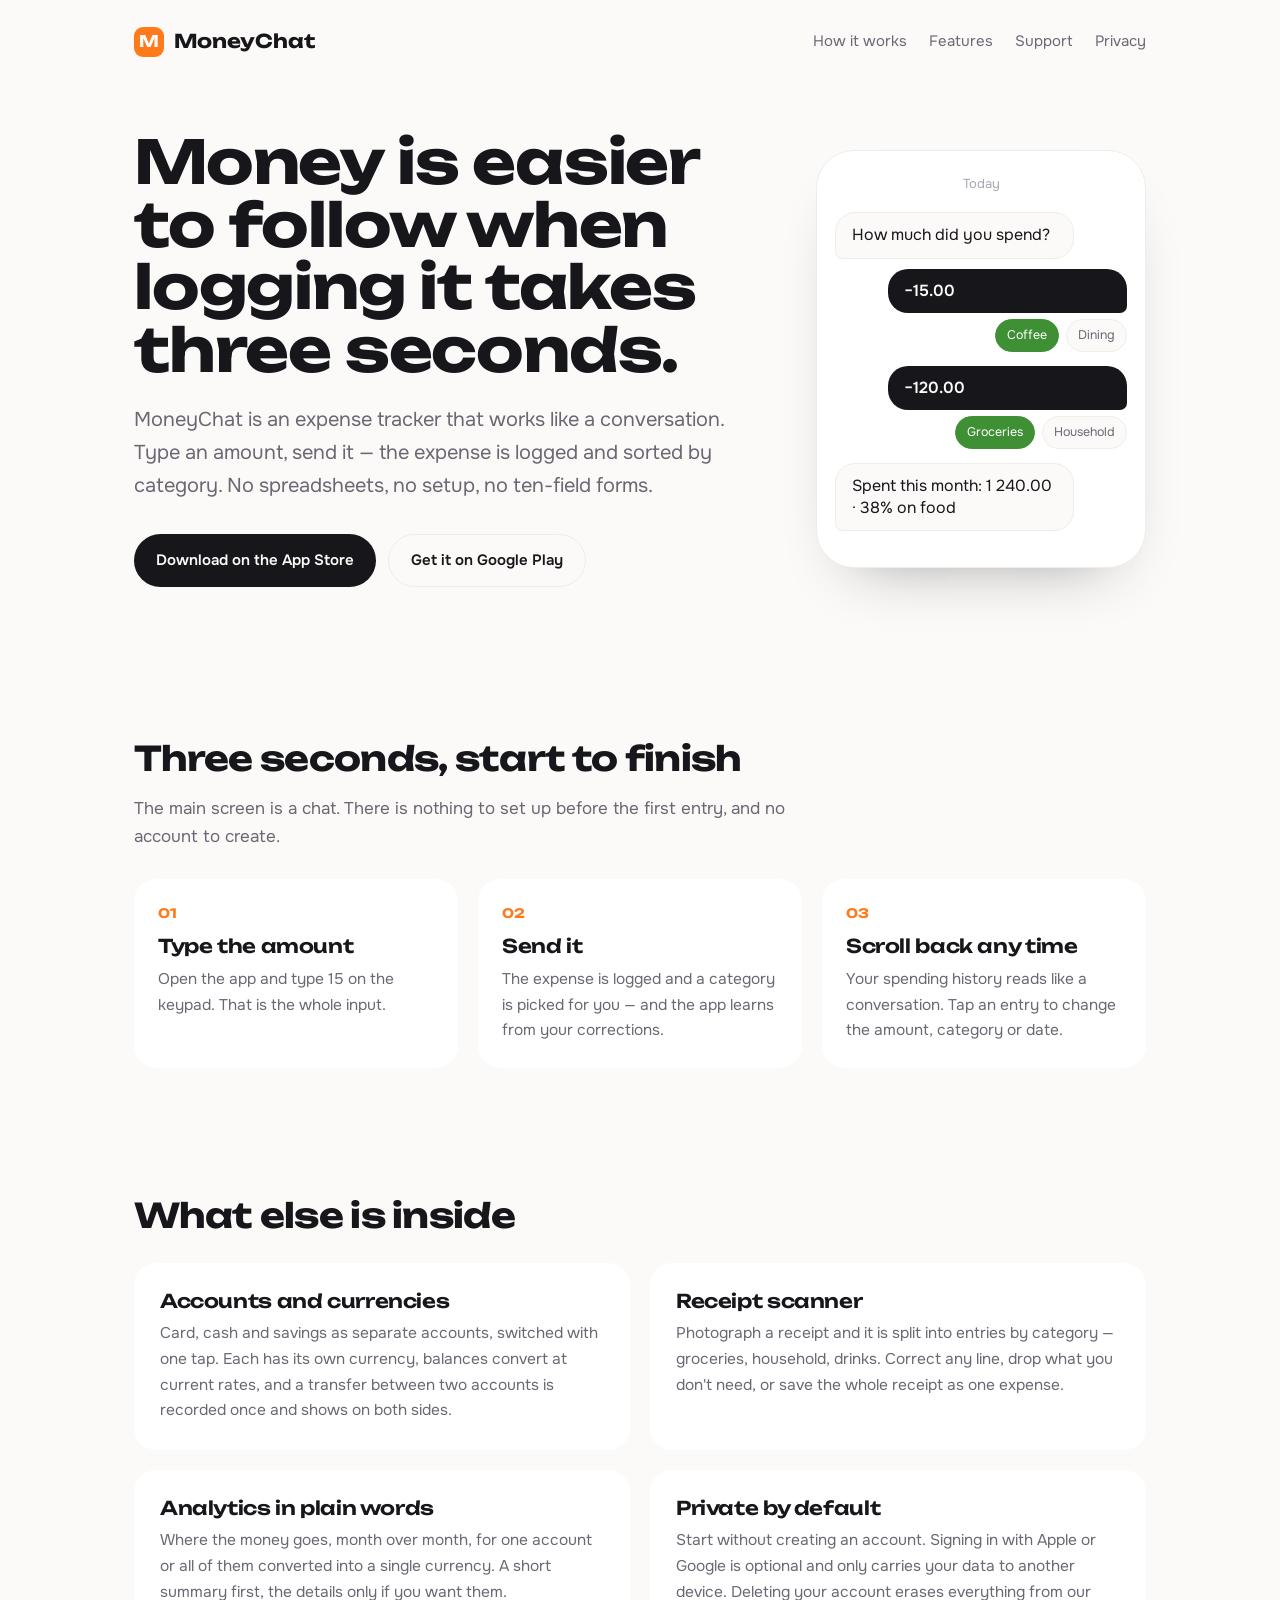
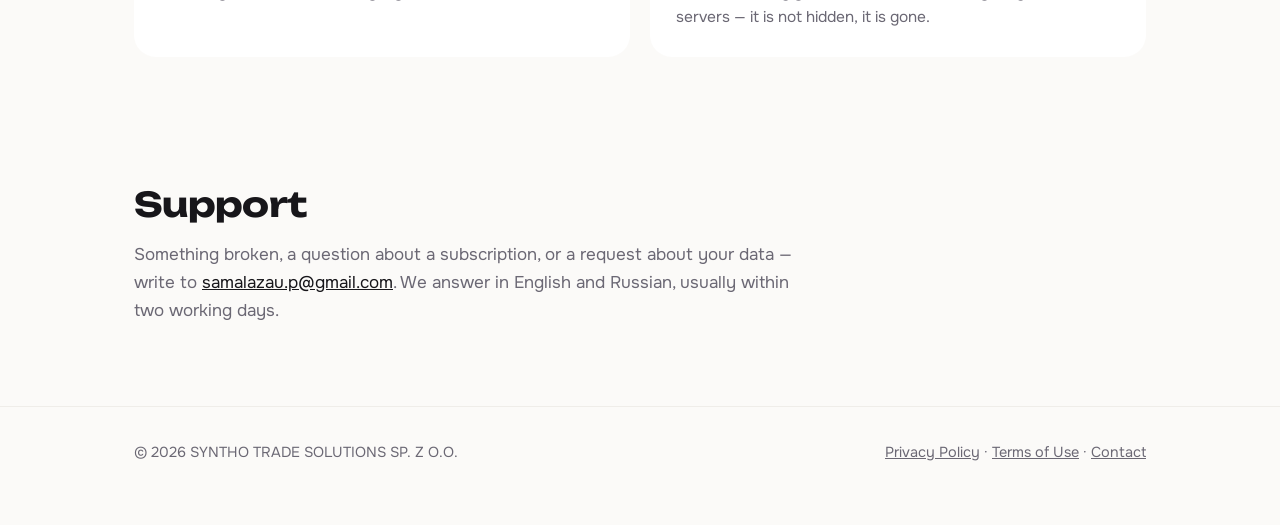
==== index.html @ 6c254667 "Сайт moneychat.pro: лендинг, политика конфиденциальности и условия Политика на Tilda перестала откры" ====
<!doctype html>
<html lang="en">
<head>
<meta charset="utf-8">
<meta name="viewport" content="width=device-width,initial-scale=1">
<title>MoneyChat — expense tracking that reads like a chat</title>
<meta name="description" content="MoneyChat is an expense tracker that works like a conversation: type an amount, send it, and it is logged and sorted by category. Accounts in any currency, receipt scanning, clear analytics.">
<meta property="og:title" content="MoneyChat — expense tracking that reads like a chat">
<meta property="og:description" content="Type an amount, send it, done. The category is picked for you.">
<meta property="og:type" content="website">
<link rel="stylesheet" href="https://fonts.googleapis.com/css2?family=Unbounded:wght@600;700&family=Onest:wght@400;500;600&display=swap">
<link rel="stylesheet" href="/styles.css">
</head>
<body>
<div class="wrap">
  <header class="site">
    <a class="logo" href="/"><span class="mark">M</span> MoneyChat</a>
    <nav>
      <a href="#how">How it works</a>
      <a href="#features">Features</a>
      <a href="#support">Support</a>
      <a href="/privacy/">Privacy</a>
    </nav>
  </header>

  <div class="hero">
    <div>
      <h1>Money is easier to follow when logging it takes three seconds.</h1>
      <p class="lede">MoneyChat is an expense tracker that works like a conversation. Type an amount, send it — the expense is logged and sorted by category. No spreadsheets, no setup, no ten-field forms.</p>
      <div class="stores">
        <a class="store" href="https://apps.apple.com/app/id6743059282">Download on the App Store</a>
        <a class="store ghost" href="https://play.google.com/store/apps/details?id=pro.moneychat.app">Get it on Google Play</a>
      </div>
    </div>

    <div class="phone" aria-hidden="true">
      <div class="day">Today</div>
      <div class="bubble them">How much did you spend?</div>
      <div class="bubble me">−15.00</div>
      <div class="tagrow"><span class="tag on">Coffee</span><span class="tag">Dining</span></div>
      <div class="bubble me">−120.00</div>
      <div class="tagrow"><span class="tag on">Groceries</span><span class="tag">Household</span></div>
      <div class="bubble them">Spent this month: 1 240.00 · 38% on food</div>
    </div>
  </div>

  <section id="how">
    <h2>Three seconds, start to finish</h2>
    <p class="quiet">The main screen is a chat. There is nothing to set up before the first entry, and no account to create.</p>
    <div class="steps">
      <div class="step"><div class="n">01</div><h3>Type the amount</h3><p>Open the app and type 15 on the keypad. That is the whole input.</p></div>
      <div class="step"><div class="n">02</div><h3>Send it</h3><p>The expense is logged and a category is picked for you — and the app learns from your corrections.</p></div>
      <div class="step"><div class="n">03</div><h3>Scroll back any time</h3><p>Your spending history reads like a conversation. Tap an entry to change the amount, category or date.</p></div>
    </div>
  </section>

  <section id="features">
    <h2>What else is inside</h2>
    <div class="cards">
      <div class="card">
        <h3>Accounts and currencies</h3>
        <p>Card, cash and savings as separate accounts, switched with one tap. Each has its own currency, balances convert at current rates, and a transfer between two accounts is recorded once and shows on both sides.</p>
      </div>
      <div class="card">
        <h3>Receipt scanner</h3>
        <p>Photograph a receipt and it is split into entries by category — groceries, household, drinks. Correct any line, drop what you don't need, or save the whole receipt as one expense.</p>
      </div>
      <div class="card">
        <h3>Analytics in plain words</h3>
        <p>Where the money goes, month over month, for one account or all of them converted into a single currency. A short summary first, the details only if you want them.</p>
      </div>
      <div class="card">
        <h3>Private by default</h3>
        <p>Start without creating an account. Signing in with Apple or Google is optional and only carries your data to another device. Deleting your account erases everything from our servers — it is not hidden, it is gone.</p>
      </div>
    </div>
  </section>

  <section id="support">
    <h2>Support</h2>
    <p class="quiet">Something broken, a question about a subscription, or a request about your data — write to <a href="mailto:samalazau.p@gmail.com">samalazau.p@gmail.com</a>. We answer in English and Russian, usually within two working days.</p>
  </section>
</div>

<footer class="site">
  <div class="wrap row">
    <div>© 2026 SYNTHO TRADE SOLUTIONS SP. Z O.O.</div>
    <div><a href="/privacy/">Privacy Policy</a> · <a href="/terms/">Terms of Use</a> · <a href="mailto:samalazau.p@gmail.com">Contact</a></div>
  </div>
</footer>
</body>
</html>
---- styles.css ----
/* Оформление повторяет приложение: та же палитра, та же пара шрифтов. */
:root{
  --ground:#FBFAF8; --surface:#FFFFFF; --ink:#17161A; --ink-2:#6B6874; --ink-3:#A9A5B2;
  --line:#EFEDE9; --accent:#3F8F35; --brand:#FF7A1A;
  --radius:22px;
}
@media (prefers-color-scheme: dark){
  :root{
    --ground:#121215; --surface:#1C1B20; --ink:#F4F2F7; --ink-2:#B6B2BE; --ink-3:#6E6A78;
    --line:#2A2830; --accent:#7BD16A; --brand:#FF8A3A;
  }
}
*{box-sizing:border-box}
html{scroll-behavior:smooth}
body{
  margin:0; background:var(--ground); color:var(--ink);
  font:17px/1.65 Onest,system-ui,-apple-system,"Segoe UI",sans-serif;
  -webkit-font-smoothing:antialiased;
}
.wrap{max-width:1060px;margin:0 auto;padding:0 24px}
.narrow{max-width:720px}
a{color:var(--ink)}
h1,h2,h3{font-family:Unbounded,system-ui,sans-serif;letter-spacing:-.02em;text-wrap:balance;margin:0}
h1{font-size:clamp(34px,6vw,60px);line-height:1.04;font-weight:700}
h2{font-size:clamp(24px,3.4vw,34px);line-height:1.15;font-weight:700;margin:0 0 16px}
h3{font-size:19px;line-height:1.3;font-weight:600;margin:0 0 8px}

header.site{display:flex;align-items:center;justify-content:space-between;padding:26px 0}
.logo{display:flex;align-items:center;gap:10px;font-family:Unbounded,sans-serif;font-weight:700;font-size:19px;text-decoration:none}
.mark{width:30px;height:30px;border-radius:9px;background:var(--brand);display:grid;place-items:center;color:#fff;font-size:16px;font-weight:700}
header.site nav{display:flex;gap:22px;font-size:15px}
header.site nav a{color:var(--ink-2);text-decoration:none}
header.site nav a:hover{color:var(--ink)}

.hero{display:grid;grid-template-columns:minmax(0,1fr) 330px;gap:64px;align-items:center;padding:48px 0 88px}
.hero p.lede{font-size:20px;color:var(--ink-2);max-width:46ch;margin:22px 0 32px}
.stores{display:flex;gap:12px;flex-wrap:wrap}
.store{display:inline-flex;align-items:center;gap:10px;padding:13px 22px;border-radius:999px;
  background:var(--ink);color:var(--ground);text-decoration:none;font-weight:600;font-size:15px}
.store.ghost{background:transparent;color:var(--ink);border:1px solid var(--line)}
.store:hover{opacity:.88}

/* Телефон в герое — не картинка, а разметка: чёткий на любом экране */
.phone{background:var(--surface);border:1px solid var(--line);border-radius:38px;padding:22px 18px 26px;
  box-shadow:0 30px 60px -40px rgba(23,22,26,.45)}
.phone .day{text-align:center;font-size:13px;color:var(--ink-3);margin-bottom:18px}
.bubble{max-width:82%;padding:11px 16px;border-radius:20px;margin:0 0 10px;font-size:16px;line-height:1.4}
.bubble.them{background:var(--ground);border:1px solid var(--line);border-bottom-left-radius:7px}
.bubble.me{background:var(--ink);color:var(--ground);margin-left:auto;border-bottom-right-radius:7px;font-weight:600}
.tagrow{display:flex;gap:7px;justify-content:flex-end;margin:-4px 0 14px}
.tag{font-size:12.5px;padding:5px 11px;border-radius:999px;background:var(--ground);border:1px solid var(--line);color:var(--ink-2)}
.tag.on{background:var(--accent);border-color:var(--accent);color:#fff}

section{padding:64px 0}
.steps{display:grid;grid-template-columns:repeat(3,1fr);gap:20px;margin-top:28px}
.step{background:var(--surface);border-radius:var(--radius);padding:24px}
.step .n{font-family:Unbounded,sans-serif;font-size:13px;color:var(--brand);font-weight:700;margin-bottom:10px}
.step p{margin:0;color:var(--ink-2);font-size:15.5px}
.cards{display:grid;grid-template-columns:repeat(2,1fr);gap:20px;margin-top:28px}
.card{background:var(--surface);border-radius:var(--radius);padding:26px}
.card p{margin:0;color:var(--ink-2);font-size:15.5px}

.quiet{color:var(--ink-2);max-width:62ch}
footer.site{border-top:1px solid var(--line);padding:34px 0 60px;color:var(--ink-2);font-size:14.5px}
footer.site .row{display:flex;justify-content:space-between;gap:24px;flex-wrap:wrap}
footer.site a{color:var(--ink-2)}

/* Правовые страницы */
.doc{padding:28px 0 80px}
.doc h1{font-size:clamp(28px,4vw,40px);margin-bottom:10px}
.doc .updated{color:var(--ink-3);font-size:14.5px;margin:0 0 36px}
.doc h2{font-size:21px;margin:38px 0 12px}
.doc p,.doc li{color:var(--ink-2);font-size:16.5px}
.doc li{margin-bottom:7px}
.doc strong{color:var(--ink)}
.doc table{width:100%;border-collapse:collapse;margin:16px 0;font-size:15.5px}
.doc td{border-top:1px solid var(--line);padding:11px 10px 11px 0;color:var(--ink-2);vertical-align:top}
.doc td:first-child{color:var(--ink);font-weight:600;width:38%}
.back{display:inline-block;margin-bottom:26px;color:var(--ink-2);text-decoration:none;font-size:15px}

@media (max-width:900px){
  .hero{grid-template-columns:minmax(0,1fr);gap:40px;padding:28px 0 60px}
  .phone{max-width:330px}
  .steps,.cards{grid-template-columns:minmax(0,1fr)}
  header.site nav{display:none}
}
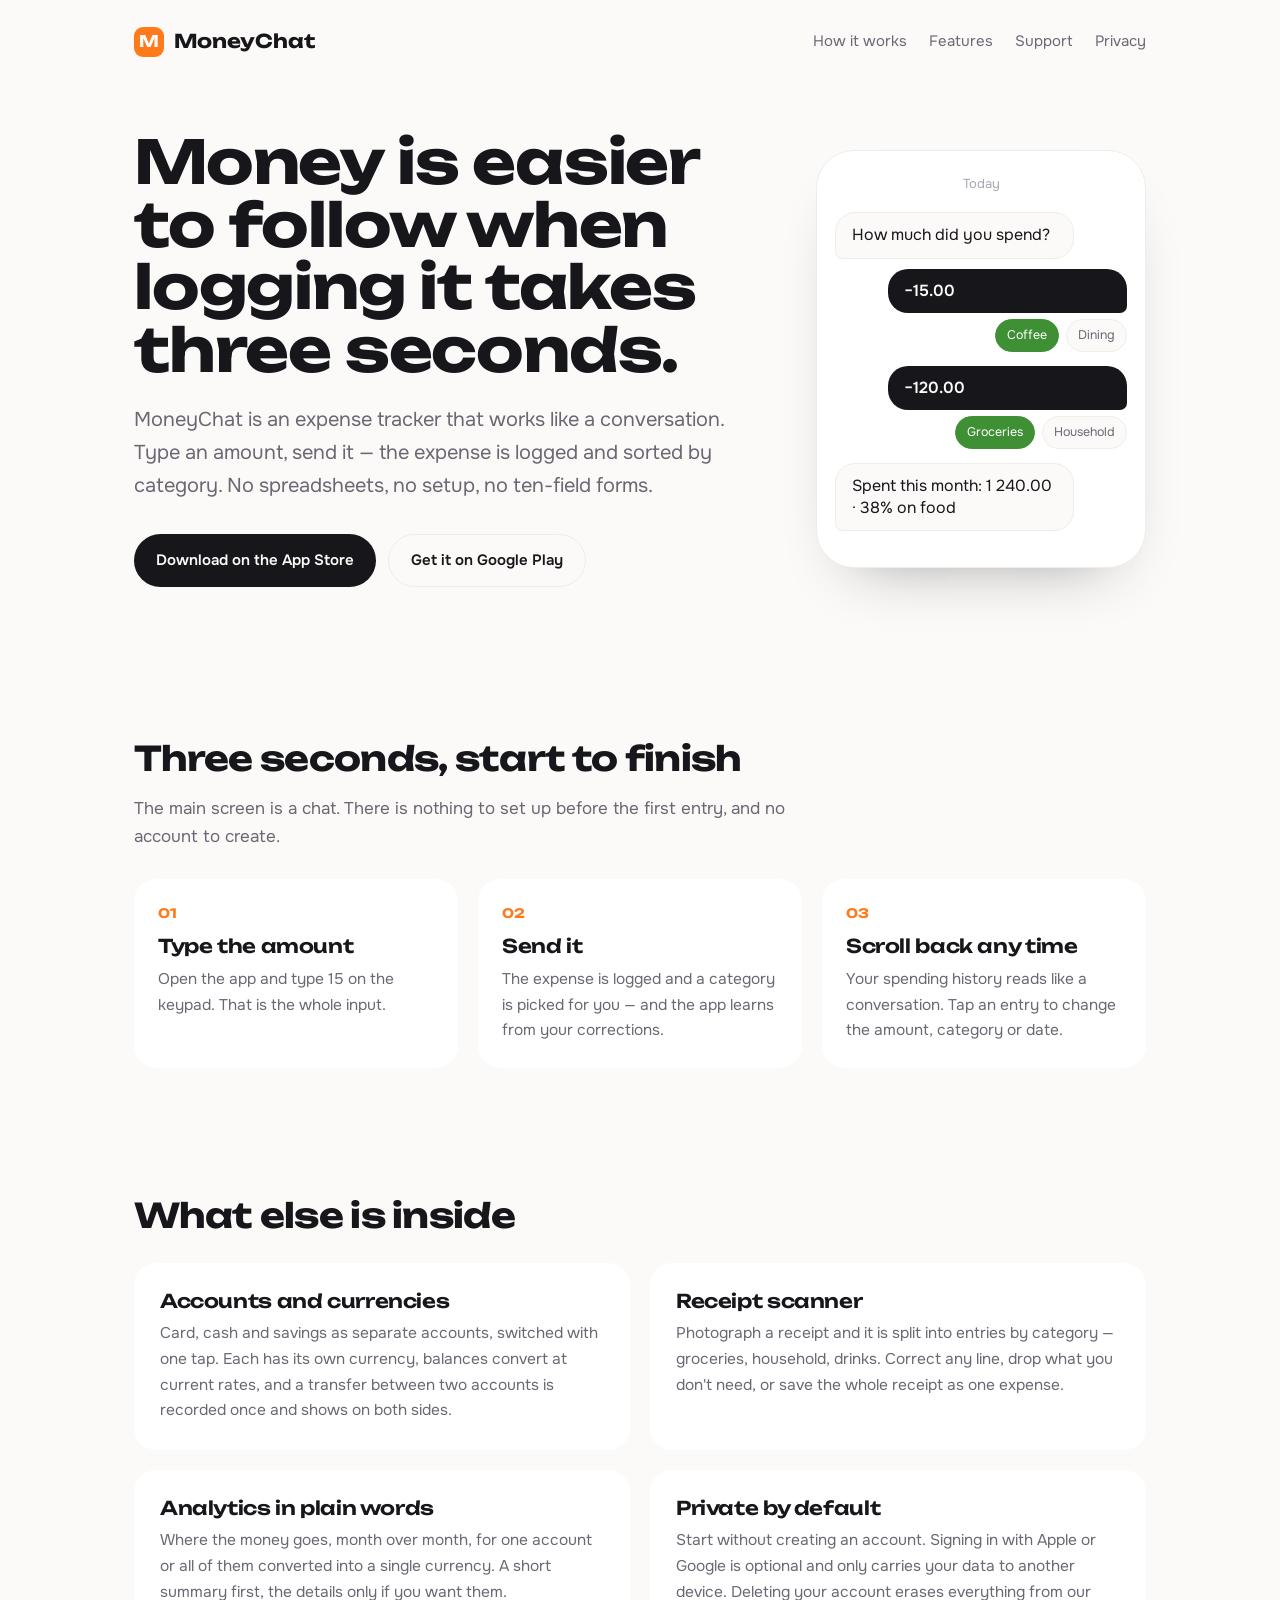
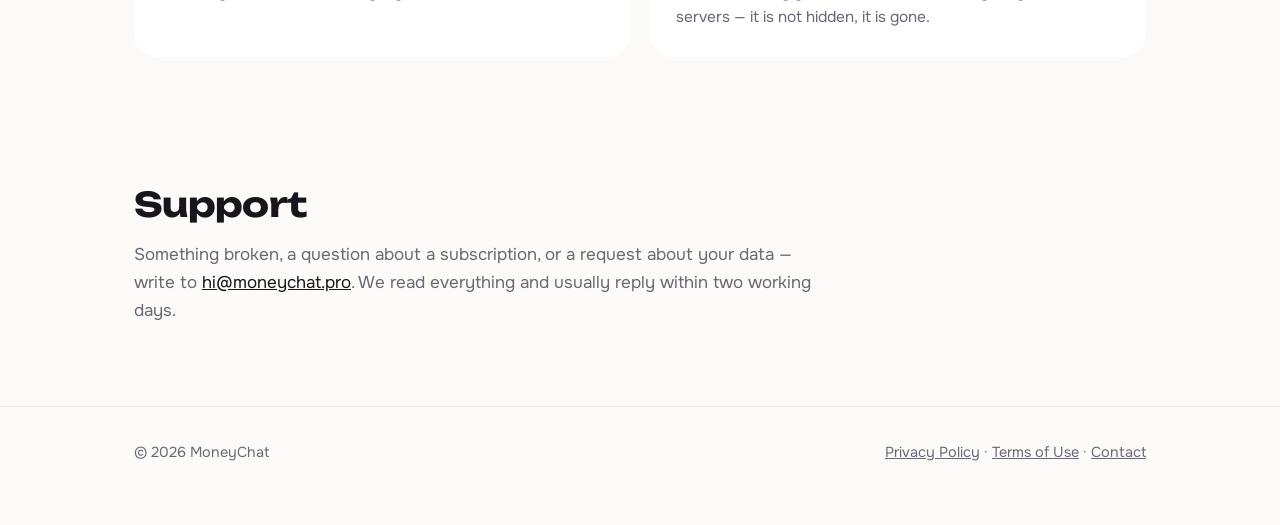
==== commit 63749720: "Контакты: hi@moneychat.pro вместо личной почты, подвал без юрлица Личный адрес на публичной странице" ====
--- a/index.html
+++ b/index.html
@@ -78,14 +78,14 @@
 
   <section id="support">
     <h2>Support</h2>
-    <p class="quiet">Something broken, a question about a subscription, or a request about your data — write to <a href="mailto:samalazau.p@gmail.com">samalazau.p@gmail.com</a>. We answer in English and Russian, usually within two working days.</p>
+    <p class="quiet">Something broken, a question about a subscription, or a request about your data — write to <a href="mailto:hi@moneychat.pro">hi@moneychat.pro</a>. We read everything and usually reply within two working days.</p>
   </section>
 </div>
 
 <footer class="site">
   <div class="wrap row">
-    <div>© 2026 SYNTHO TRADE SOLUTIONS SP. Z O.O.</div>
-    <div><a href="/privacy/">Privacy Policy</a> · <a href="/terms/">Terms of Use</a> · <a href="mailto:samalazau.p@gmail.com">Contact</a></div>
+    <div>© 2026 MoneyChat</div>
+    <div><a href="/privacy/">Privacy Policy</a> · <a href="/terms/">Terms of Use</a> · <a href="mailto:hi@moneychat.pro">Contact</a></div>
   </div>
 </footer>
 </body>
